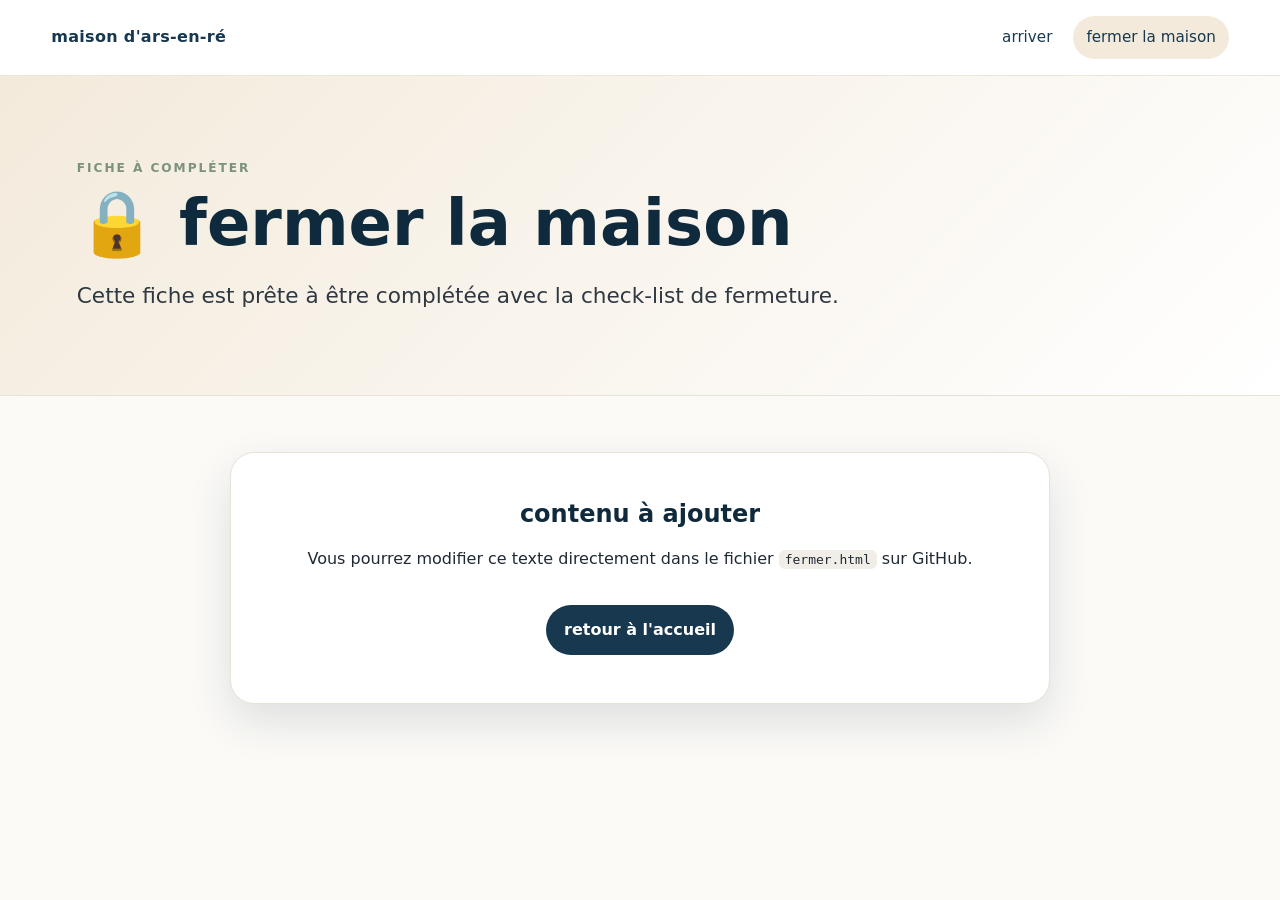
==== fermer.html @ 35bf5e93 "Add files via upload" ====
<!doctype html>
<html lang="fr">
<head>
  <meta charset="utf-8">
  <meta name="viewport" content="width=device-width, initial-scale=1">
  <title>fermer la maison</title>
  <link rel="stylesheet" href="css/style.css">
</head>
<body>
  <header class="site-header">
    <a class="brand" href="index.html">maison d'ars-en-ré</a>
    <button class="menu-toggle" aria-label="ouvrir le menu" aria-expanded="false">☰</button>
    <nav class="nav" aria-label="navigation principale">
      <a href="arriver.html">arriver</a>
      <a class="active" href="fermer.html">fermer la maison</a>
    </nav>
  </header>
  <main>
    <section class="page-hero placeholder-hero">
      <div>
        <p class="eyebrow">fiche à compléter</p>
        <h1>🔒 fermer la maison</h1>
        <p class="lead">Cette fiche est prête à être complétée avec la check-list de fermeture.</p>
      </div>
    </section>
    <section class="section">
      <article class="article-card empty-state">
        <h2>contenu à ajouter</h2>
        <p>Vous pourrez modifier ce texte directement dans le fichier <code>fermer.html</code> sur GitHub.</p>
        <a class="button" href="index.html">retour à l'accueil</a>
      </article>
    </section>
  </main>
  <script src="js/script.js"></script>
</body>
</html>
---- css/style.css ----
:root{
  --navy:#17384f;
  --navy-dark:#102a3d;
  --sand:#f3eadb;
  --sage:#7c927f;
  --white:#ffffff;
  --ink:#1f2933;
  --muted:#667085;
  --border:#e7e2d8;
  --shadow:0 18px 45px rgba(16,42,61,.12);
  --radius:24px;
}
*{box-sizing:border-box}
body{
  margin:0;
  font-family:Inter, system-ui, -apple-system, BlinkMacSystemFont, "Segoe UI", sans-serif;
  color:var(--ink);
  background:#fbfaf7;
  line-height:1.65;
}
a{color:inherit;text-decoration:none}
img{max-width:100%;display:block}
.site-header{
  position:sticky;
  top:0;
  z-index:20;
  display:flex;
  align-items:center;
  justify-content:space-between;
  gap:20px;
  padding:16px clamp(18px,4vw,56px);
  background:rgba(255,255,255,.92);
  backdrop-filter:blur(16px);
  border-bottom:1px solid rgba(231,226,216,.8);
}
.brand{
  font-weight:750;
  letter-spacing:.02em;
  color:var(--navy);
}
.nav{display:flex;align-items:center;gap:8px;flex-wrap:wrap}
.nav a{
  padding:9px 13px;
  border-radius:999px;
  color:var(--navy);
  font-size:.95rem;
}
.nav a:hover,.nav a.active{background:var(--sand)}
.menu-toggle{display:none;border:0;background:var(--navy);color:white;border-radius:12px;padding:9px 12px;font-size:1.1rem}
.hero{
  min-height:62vh;
  display:grid;
  place-items:center;
  padding:80px 24px;
  background:
    linear-gradient(135deg,rgba(16,42,61,.84),rgba(23,56,79,.52)),
    url('../images/Place_vf.jpg') center/cover;
  color:white;
  text-align:center;
}
.hero-content{max-width:850px}
.eyebrow{
  margin:0 0 10px;
  text-transform:uppercase;
  letter-spacing:.16em;
  font-size:.76rem;
  font-weight:800;
  color:var(--sage);
}
.hero .eyebrow{color:#f5dbaa}
h1,h2,h3{line-height:1.12;margin:0 0 18px;color:var(--navy-dark)}
.hero h1{color:white;font-size:clamp(2.6rem,7vw,5.6rem)}
.page-hero h1{font-size:clamp(2.2rem,5vw,4.6rem)}
.lead{font-size:clamp(1.05rem,2vw,1.35rem);margin:0;color:inherit;opacity:.92}
.section,.article-layout{width:min(1120px,calc(100% - 36px));margin:0 auto;padding:56px 0}
.section-heading{margin-bottom:24px}
.section-heading h2{font-size:clamp(1.8rem,3vw,3rem)}
.cards-grid{display:grid;grid-template-columns:repeat(4,1fr);gap:18px}
.card{
  min-height:230px;
  padding:26px;
  border:1px solid var(--border);
  background:white;
  border-radius:var(--radius);
  box-shadow:var(--shadow);
  transition:transform .18s ease, box-shadow .18s ease;
}
.card:hover{transform:translateY(-4px);box-shadow:0 24px 60px rgba(16,42,61,.18)}
.card-icon{font-size:2rem;display:inline-block;margin-bottom:16px}
.card h3{font-size:1.25rem;margin-bottom:10px}
.card p{color:var(--muted);margin:0}
.page-hero{
  background:linear-gradient(135deg,var(--sand),#fff);
  padding:82px clamp(18px,6vw,96px);
  border-bottom:1px solid var(--border);
}
.page-hero>div{max-width:900px}
.article-layout{display:grid;grid-template-columns:300px minmax(0,1fr);gap:28px;align-items:start}
.summary-box{
  position:sticky;
  top:92px;
  padding:24px;
  background:var(--navy);
  color:white;
  border-radius:var(--radius);
  box-shadow:var(--shadow);
}
.summary-box h2{color:white;font-size:1.2rem}
.summary-box ul{margin:0;padding-left:20px}
.summary-box li+li{margin-top:10px}
.article-card{
  padding:clamp(24px,4vw,48px);
  background:white;
  border:1px solid var(--border);
  border-radius:var(--radius);
  box-shadow:var(--shadow);
}
.content-block{padding:12px 0 30px;border-bottom:1px solid var(--border);margin-bottom:26px}
.content-block:last-child{border-bottom:0;margin-bottom:0}
.content-block h2,.callout h2{font-size:clamp(1.45rem,2.6vw,2.1rem)}
.photo-card{margin:24px 0 0;border-radius:22px;overflow:hidden;background:#f8f4eb;border:1px solid var(--border)}
.photo-card img{width:100%;height:auto;cursor:zoom-in}
figcaption{padding:14px 18px;color:var(--muted);font-size:.95rem}
.steps{padding-left:22px}
.steps li+li{margin-top:8px}
.callout{
  margin-top:12px;
  padding:26px;
  background:linear-gradient(135deg,#eef5f0,#fff8ea);
  border:1px solid var(--border);
  border-radius:22px;
}
.site-footer{text-align:center;color:var(--muted);padding:34px 18px;border-top:1px solid var(--border)}
.site-footer a{color:var(--navy);font-weight:700}
.empty-state{text-align:center;max-width:820px;margin:auto}
.button{display:inline-block;margin-top:16px;padding:12px 18px;border-radius:999px;background:var(--navy);color:white;font-weight:700}
.lightbox{
  position:fixed;inset:0;background:rgba(16,42,61,.88);display:none;align-items:center;justify-content:center;padding:24px;z-index:50;
}
.lightbox.open{display:flex}
.lightbox img{max-height:90vh;border-radius:18px;box-shadow:0 30px 100px rgba(0,0,0,.35)}
.lightbox button{position:absolute;top:20px;right:20px;border:0;background:white;color:var(--navy);border-radius:999px;padding:10px 14px;font-weight:800;cursor:pointer}
code{background:#f1eee7;padding:2px 6px;border-radius:6px}
@media(max-width:920px){
  .cards-grid{grid-template-columns:repeat(2,1fr)}
  .article-layout{grid-template-columns:1fr}
  .summary-box{position:static}
}
@media(max-width:680px){
  .site-header{align-items:flex-start}
  .menu-toggle{display:block}
  .nav{display:none;position:absolute;left:18px;right:18px;top:64px;flex-direction:column;align-items:stretch;background:white;border:1px solid var(--border);border-radius:18px;padding:10px;box-shadow:var(--shadow)}
  .nav.open{display:flex}
  .nav a{display:block}
  .cards-grid{grid-template-columns:1fr}
  .hero{min-height:54vh}
  .article-card{padding:22px}
}

.info-link{
  margin-top:1.2rem;
  padding:1rem 1.2rem;
  background:#eef6fb;
  border-left:4px solid #2b6d8f;
  border-radius:12px;
}
.info-link a{
  color:#1d5c84;
  font-weight:700;
  text-decoration:none;
}
.info-link a:hover{text-decoration:underline}
.info-grid{
  display:grid;
  grid-template-columns:repeat(2,minmax(0,1fr));
  gap:16px;
  margin-top:18px;
}
.mini-card{
  padding:18px;
  border:1px solid var(--border);
  border-radius:18px;
  background:#fbfaf7;
}
.mini-card h3{
  font-size:1.05rem;
  margin-bottom:8px;
}
.mini-card p,.mini-card ul{margin:0;color:var(--muted)}
.mini-card ul{padding-left:18px}
@media(max-width:680px){
  .info-grid{grid-template-columns:1fr}
}
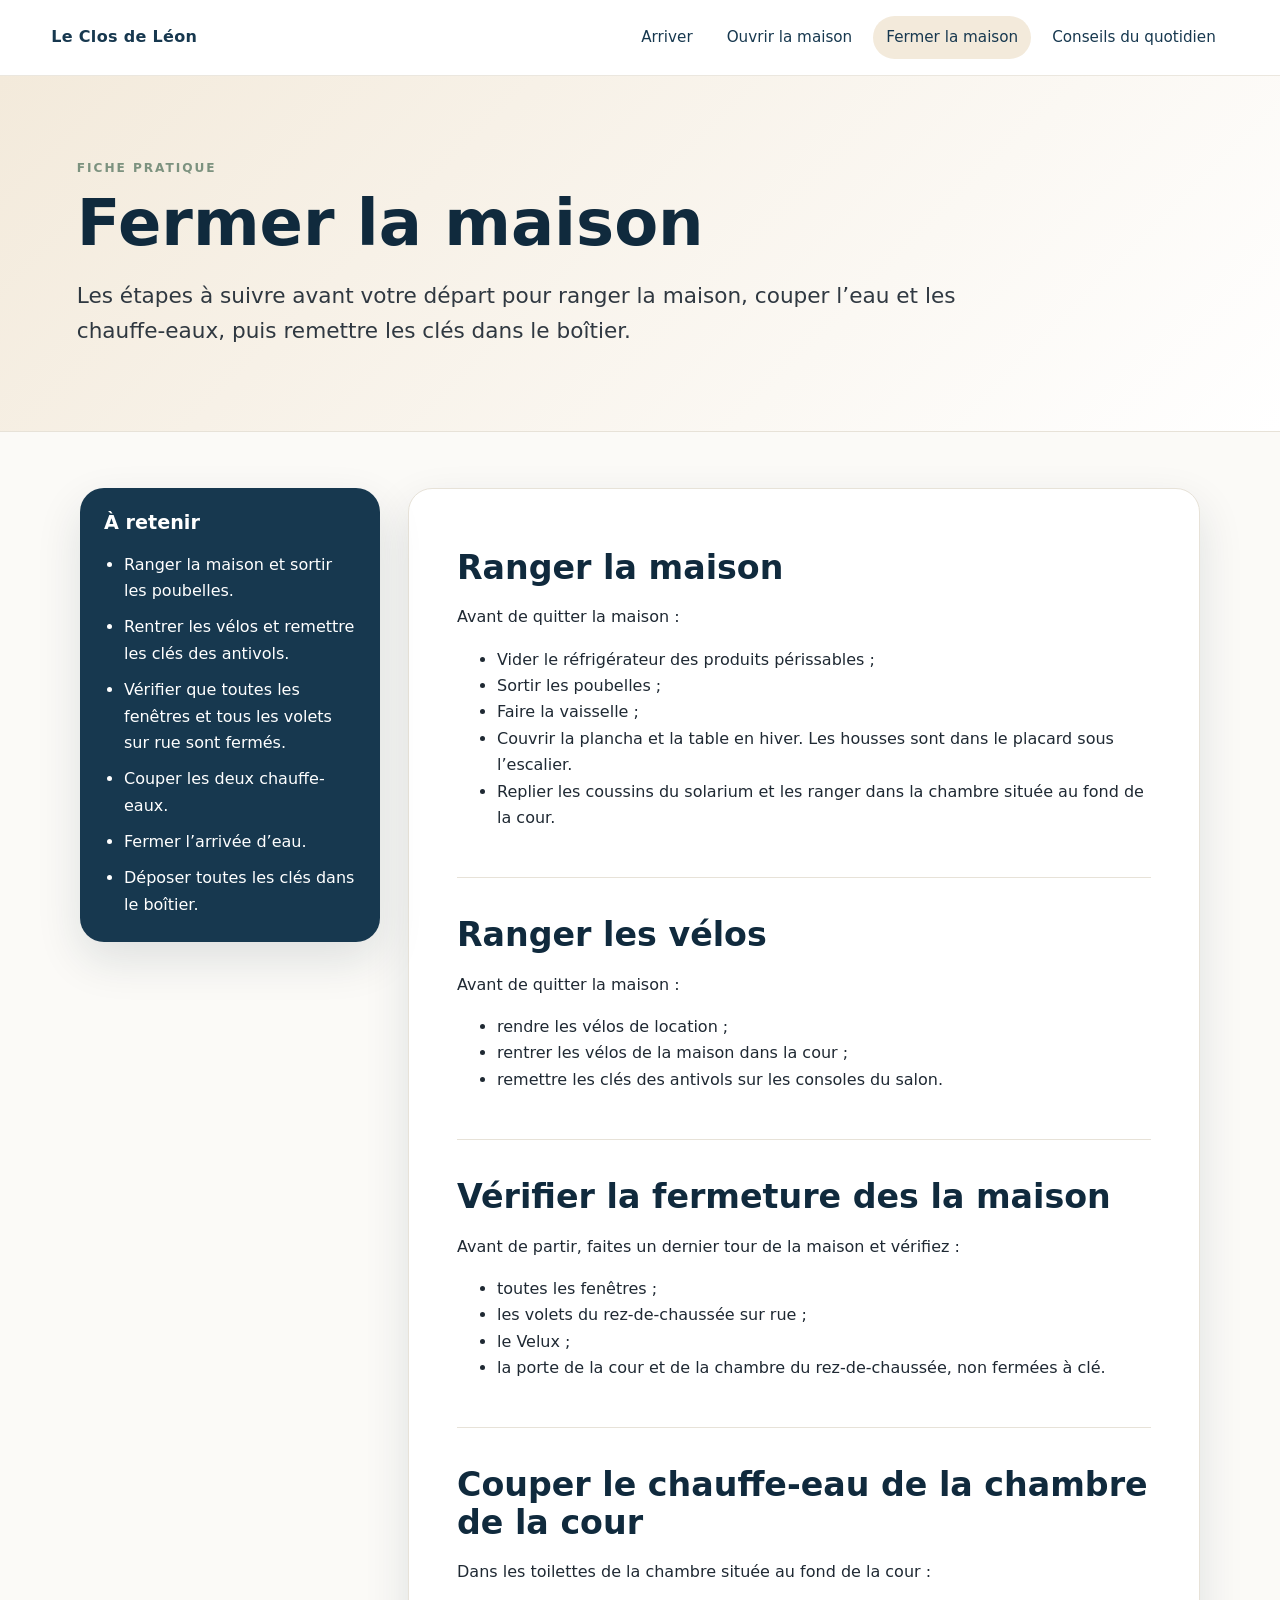
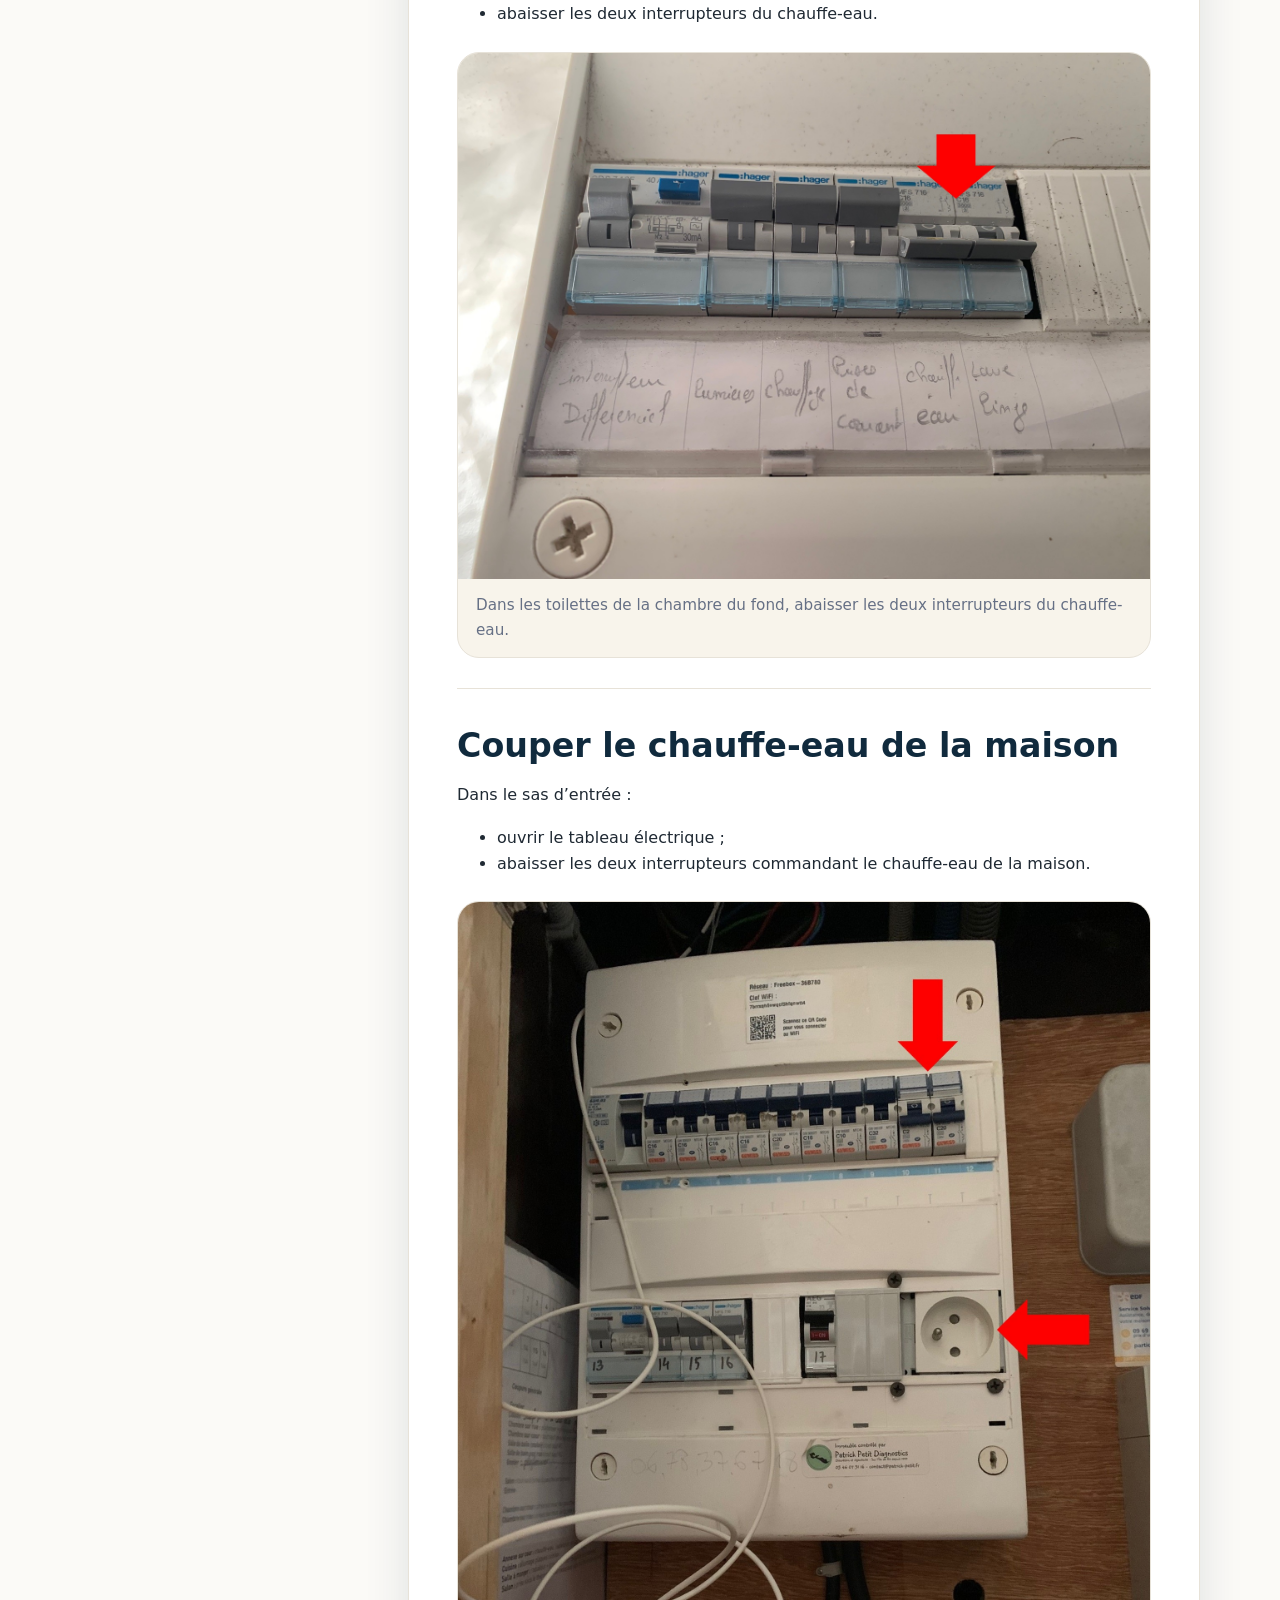
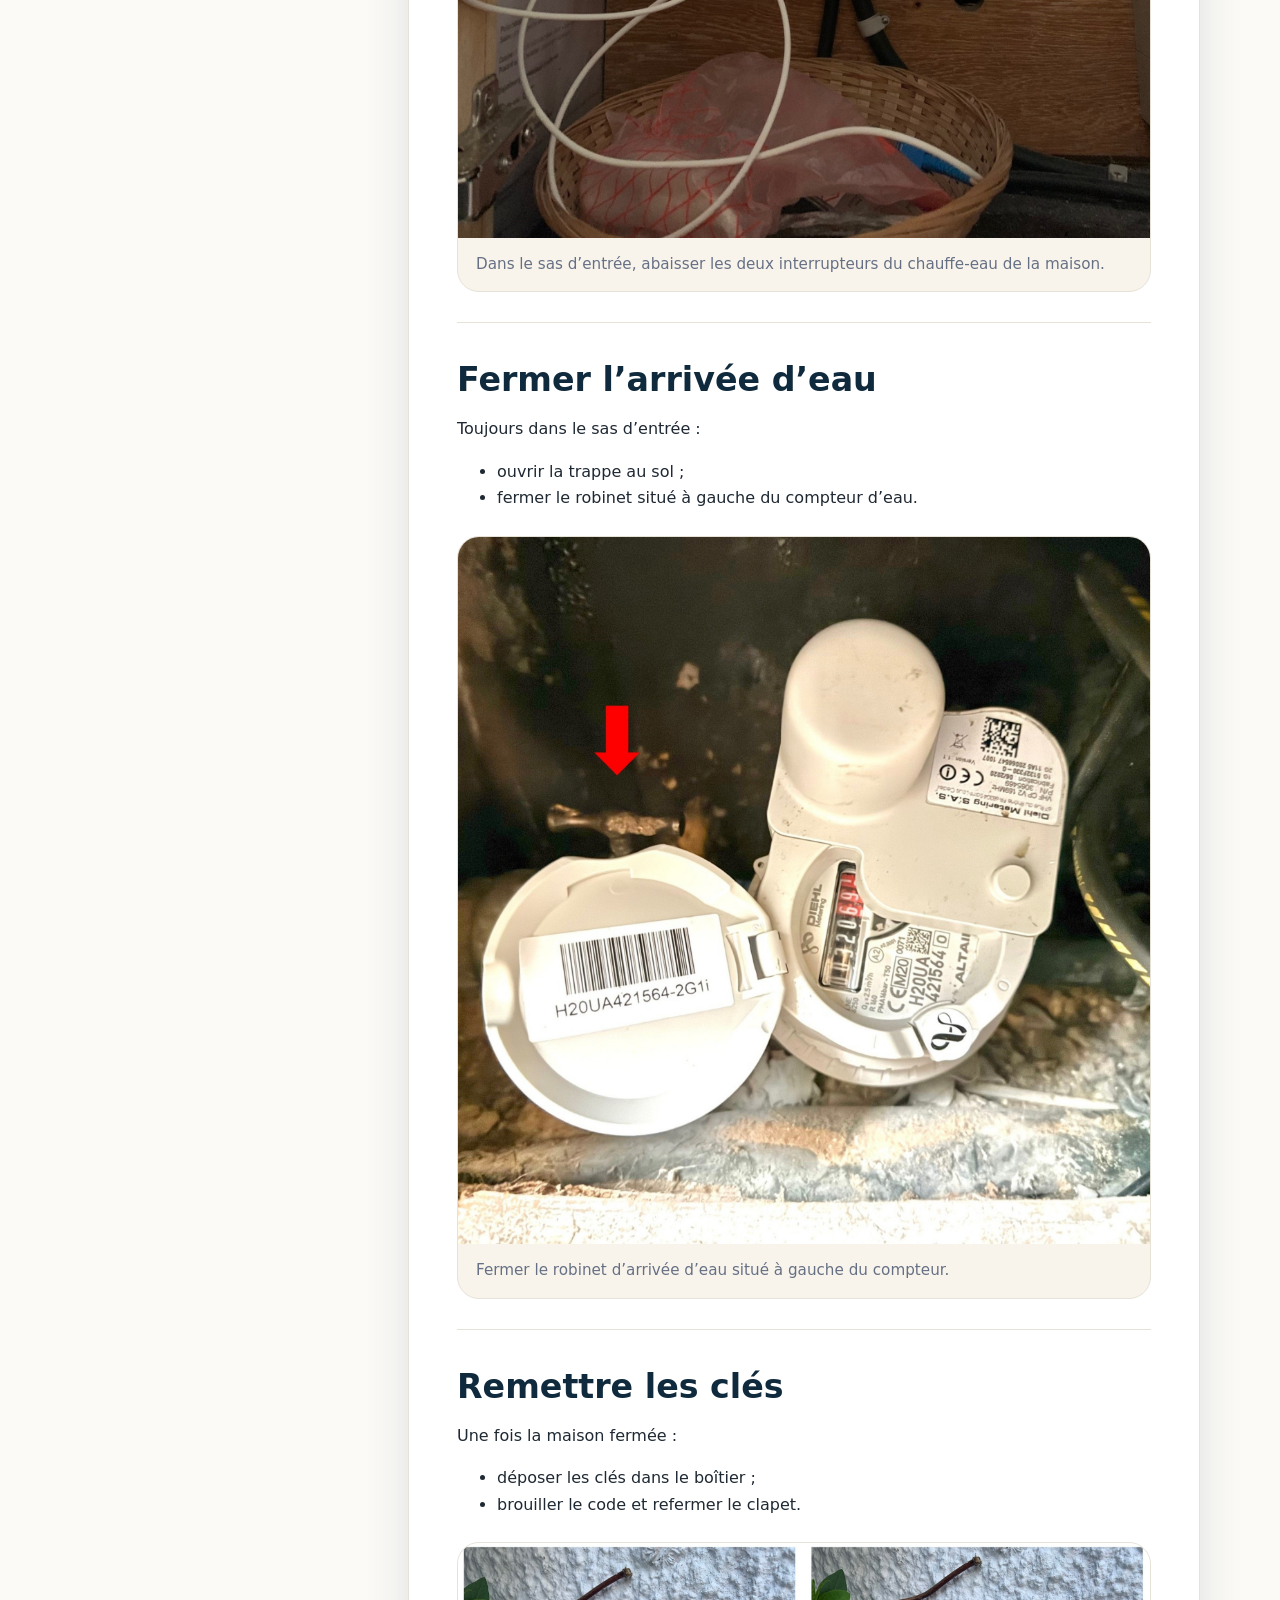
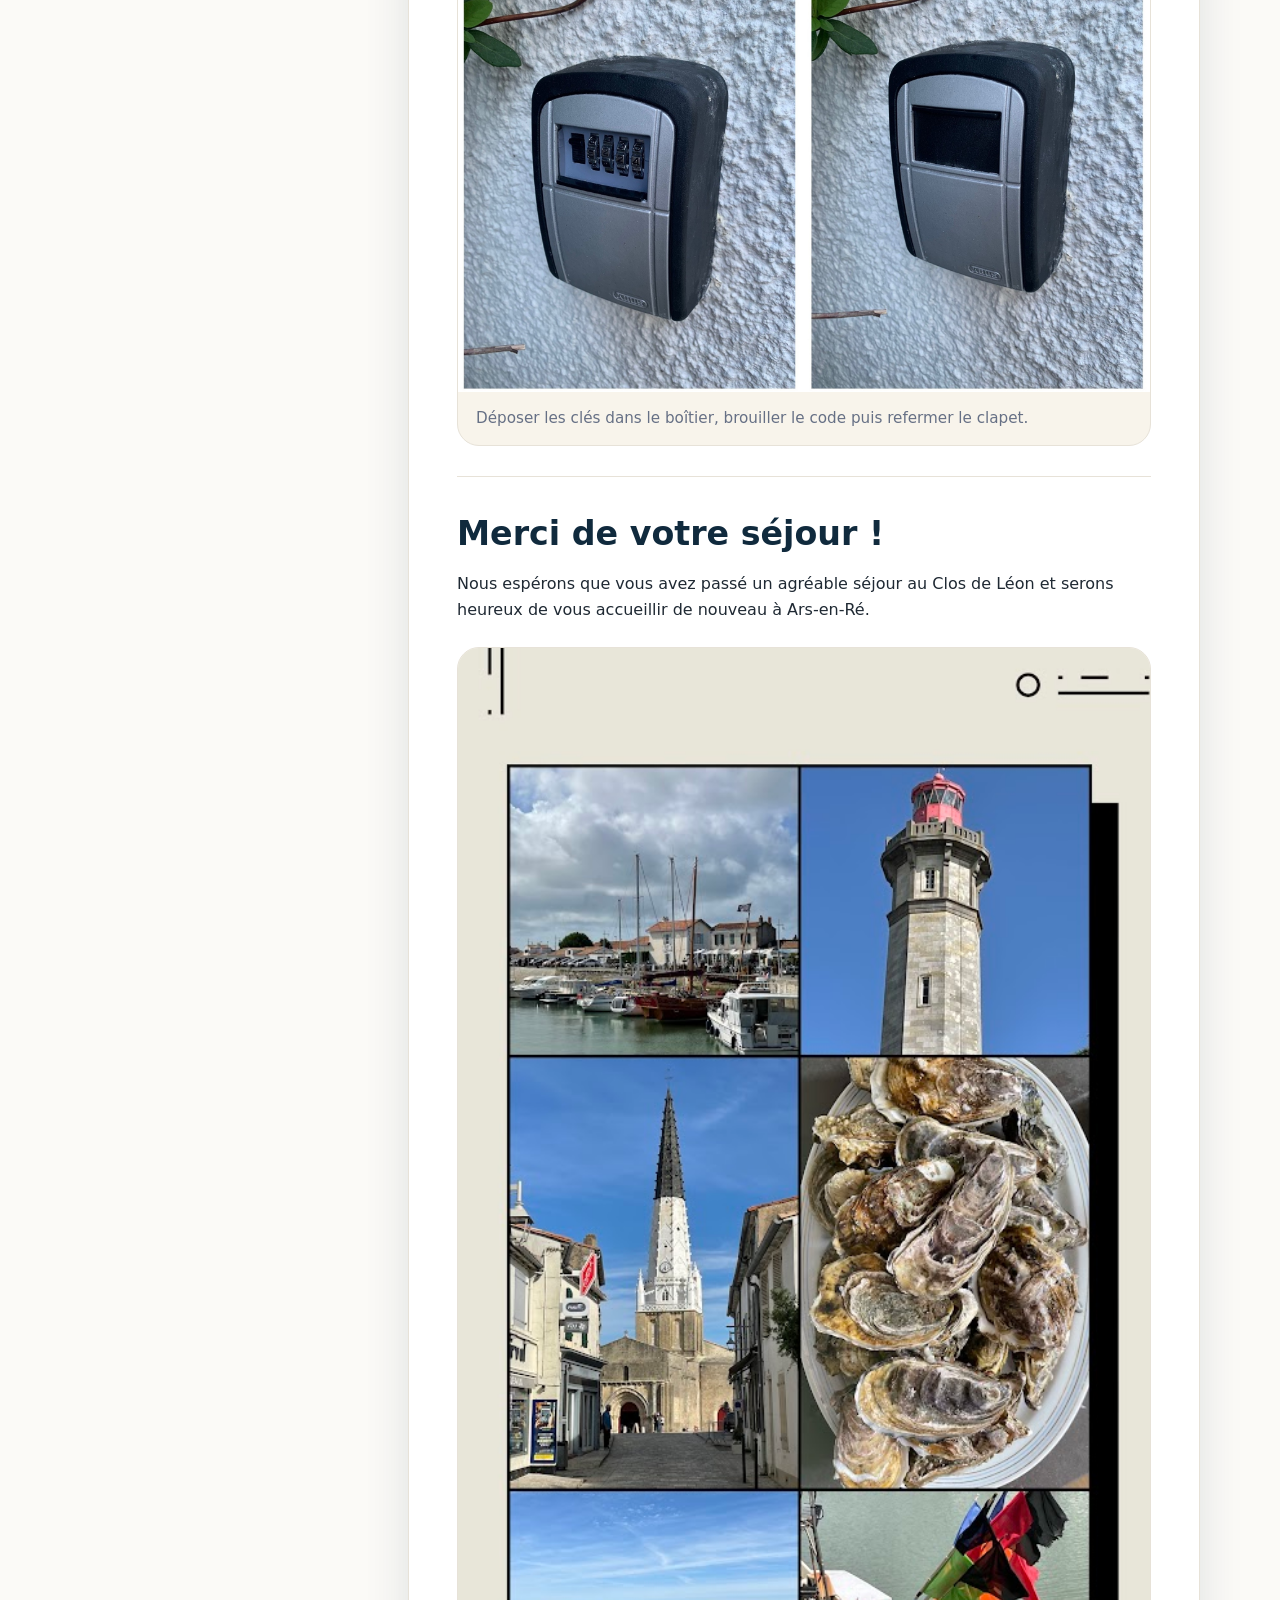
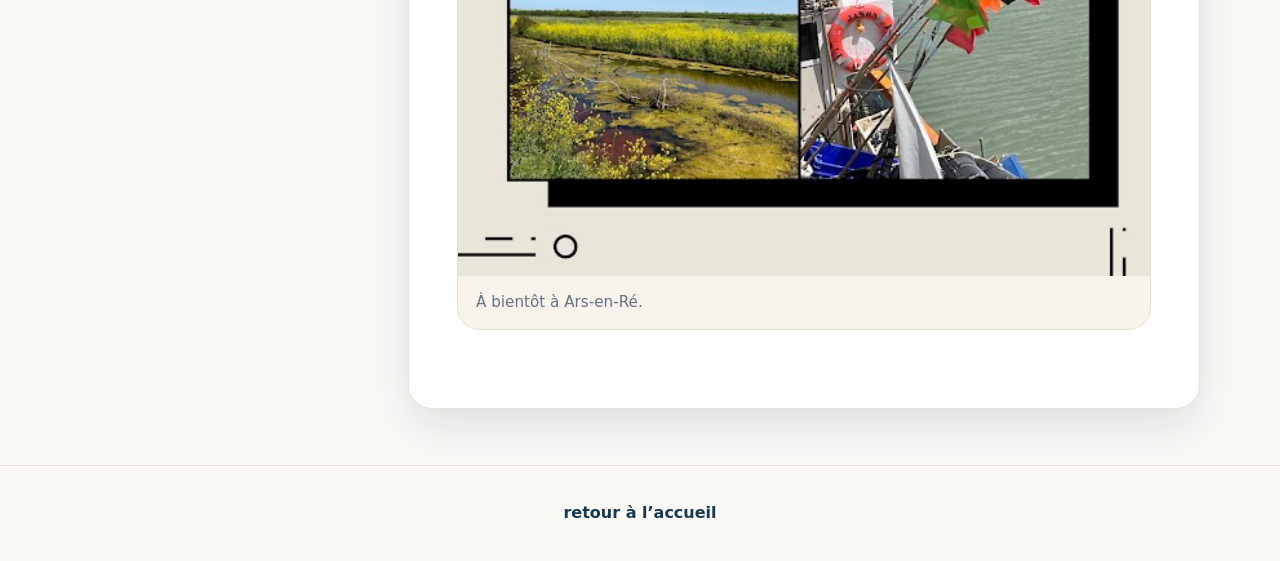
==== commit 46a83ba8: "Add files via upload" ====
--- a/fermer.html
+++ b/fermer.html
@@ -4,33 +4,147 @@
   <meta charset="utf-8">
   <meta name="viewport" content="width=device-width, initial-scale=1">
   <title>fermer la maison</title>
+  <meta name="description" content="Guide pratique pour fermer la maison du Clos de Léon à Ars-en-Ré.">
   <link rel="stylesheet" href="css/style.css">
 </head>
 <body>
   <header class="site-header">
-    <a class="brand" href="index.html">maison d'ars-en-ré</a>
+    <a class="brand" href="index.html">Le Clos de Léon</a>
     <button class="menu-toggle" aria-label="ouvrir le menu" aria-expanded="false">☰</button>
     <nav class="nav" aria-label="navigation principale">
-      <a href="arriver.html">arriver</a>
-      <a class="active" href="fermer.html">fermer la maison</a>
+      <a href="arriver.html">Arriver</a>
+      <a href="ouvrir.html">Ouvrir la maison</a>
+      <a class="active" href="fermer.html">Fermer la maison</a>
+      <a href="quotidien.html">Conseils du quotidien</a>
     </nav>
   </header>
+
   <main>
-    <section class="page-hero placeholder-hero">
+    <section class="page-hero">
       <div>
-        <p class="eyebrow">fiche à compléter</p>
-        <h1>🔒 fermer la maison</h1>
-        <p class="lead">Cette fiche est prête à être complétée avec la check-list de fermeture.</p>
+        <p class="eyebrow">fiche pratique</p>
+        <h1>Fermer la maison</h1>
+        <p class="lead">Les étapes à suivre avant votre départ pour ranger la maison, couper l’eau et les chauffe-eaux, puis remettre les clés dans le boîtier.</p>
       </div>
     </section>
-    <section class="section">
-      <article class="article-card empty-state">
-        <h2>contenu à ajouter</h2>
-        <p>Vous pourrez modifier ce texte directement dans le fichier <code>fermer.html</code> sur GitHub.</p>
-        <a class="button" href="index.html">retour à l'accueil</a>
+
+    <section class="article-layout">
+      <aside class="summary-box">
+        <h2>À retenir</h2>
+        <ul>
+          <li>Ranger la maison et sortir les poubelles.</li>
+          <li>Rentrer les vélos et remettre les clés des antivols.</li>
+          <li>Vérifier que toutes les fenêtres et tous les volets sur rue sont fermés.</li>
+          <li>Couper les deux chauffe-eaux.</li>
+          <li>Fermer l’arrivée d’eau.</li>
+          <li>Déposer toutes les clés dans le boîtier.</li>
+        </ul>
+      </aside>
+
+
+      <article class="article-card">
+        <section class="content-block">
+          <h2>Ranger la maison</h2>
+          <p>Avant de quitter la maison :</p>
+          <ul>
+            <li>Vider le réfrigérateur des produits périssables ;</li>
+            <li>Sortir les poubelles ;</li>
+            <li>Faire la vaisselle ;</li>
+            <li>Couvrir la plancha et la table en hiver. Les housses sont dans le placard sous l’escalier.</li>
+            <li>Replier les coussins du solarium et les ranger dans la chambre située au fond de la cour.</li>
+          </ul>
+        </section>
+
+        <section class="content-block">
+          <h2>Ranger les vélos</h2>
+          <p>Avant de quitter la maison :</p>
+          <ul>
+            <li>rendre les vélos de location ;</li>
+            <li>rentrer les vélos de la maison dans la cour ;</li>
+            <li>remettre les clés des antivols sur les consoles du salon.</li>
+          </ul>
+        </section>
+
+        <section class="content-block">
+          <h2>Vérifier la fermeture des la maison</h2>
+          <p>Avant de partir, faites un dernier tour de la maison et vérifiez :</p>
+          <ul>
+            <li>toutes les fenêtres ;</li>
+            <li>les volets du rez-de-chaussée sur rue ;</li>
+            <li>le Velux ;</li>
+            <li>la porte de la cour et de la chambre du rez-de-chaussée, non fermées à clé.</li>
+          </ul>
+        </section>
+
+        <section class="content-block">
+          <h2>Couper le chauffe-eau de la chambre de la cour</h2>
+          <p>Dans les toilettes de la chambre située au fond de la cour :</p>
+          <ul>
+            <li>abaisser les deux interrupteurs du chauffe-eau.</li>
+          </ul>
+          <figure class="photo-card">
+            <img src="images/Compteur2_vf2.jpg" alt="Tableau électrique de la chambre de la cour avec les interrupteurs du chauffe-eau">
+            <figcaption>Dans les toilettes de la chambre du fond, abaisser les deux interrupteurs du chauffe-eau.</figcaption>
+          </figure>
+        </section>
+
+        <section class="content-block">
+          <h2>Couper le chauffe-eau de la maison</h2>
+          <p>Dans le sas d’entrée :</p>
+          <ul>
+            <li>ouvrir le tableau électrique ;</li>
+            <li>abaisser les deux interrupteurs commandant le chauffe-eau de la maison.</li>
+          </ul>
+          <figure class="photo-card">
+            <img src="images/Compteur1_vf2.jpg" alt="Tableau électrique principal avec les interrupteurs du chauffe-eau de la maison">
+            <figcaption>Dans le sas d’entrée, abaisser les deux interrupteurs du chauffe-eau de la maison.</figcaption>
+          </figure>
+        </section>
+
+        <section class="content-block">
+          <h2>Fermer l’arrivée d’eau</h2>
+          <p>Toujours dans le sas d’entrée :</p>
+          <ul>
+            <li>ouvrir la trappe au sol ;</li>
+            <li>fermer le robinet situé à gauche du compteur d’eau.</li>
+          </ul>
+          <figure class="photo-card">
+            <img src="images/Compteur_vf.jpg" alt="Compteur d’eau et robinet d’arrivée d’eau">
+            <figcaption>Fermer le robinet d’arrivée d’eau situé à gauche du compteur.</figcaption>
+          </figure>
+        </section>
+
+
+
+        <section class="content-block">
+          <h2>Remettre les clés</h2>
+          <p>Une fois la maison fermée :</p>
+          <ul>
+            <li>déposer les clés dans le boîtier ;</li>
+            <li>brouiller le code et refermer le clapet.</li>
+          </ul>
+          <figure class="photo-card">
+            <img src="images/Boitier_vf2.jpg" alt="Boîtier à clés ouvert et fermé">
+            <figcaption>Déposer les clés dans le boîtier, brouiller le code puis refermer le clapet.</figcaption>
+          </figure>
+        </section>
+
+        <section class="content-block">
+          <h2>Merci de votre séjour !</h2>
+          <p>Nous espérons que vous avez passé un agréable séjour au Clos de Léon et serons heureux de vous accueillir de nouveau à Ars-en-Ré.</p>
+          <figure class="photo-card">
+            <img src="images/Collage.jpg" alt="Souvenirs d’Ars-en-Ré, du port, du phare, de l’église, des marais et des huîtres">
+            <figcaption>À bientôt à Ars-en-Ré.</figcaption>
+          </figure>
+        </section>
       </article>
     </section>
   </main>
+
+  <footer class="site-footer">
+    <a href="index.html">retour à l’accueil</a>
+  </footer>
+
   <script src="js/script.js"></script>
 </body>
 </html>
--- a/css/style.css
+++ b/css/style.css
@@ -54,7 +54,7 @@
   padding:80px 24px;
   background:
     linear-gradient(135deg,rgba(16,42,61,.84),rgba(23,56,79,.52)),
-    url('../images/Place_vf.jpg') center/cover;
+    url('../images/Ars.jpg') center/cover;
   color:white;
   text-align:center;
 }
@@ -191,3 +191,19 @@
 @media(max-width:680px){
   .info-grid{grid-template-columns:1fr}
 }
+
+.page a,
+.tiles a,
+.section-block a {
+  color: var(--blue);
+  font-weight: 700;
+  text-decoration: underline;
+  text-underline-offset: 3px;
+}
+
+.page a:hover,
+.tiles a:hover,
+.section-block a:hover {
+  color: var(--navy);
+}
+
